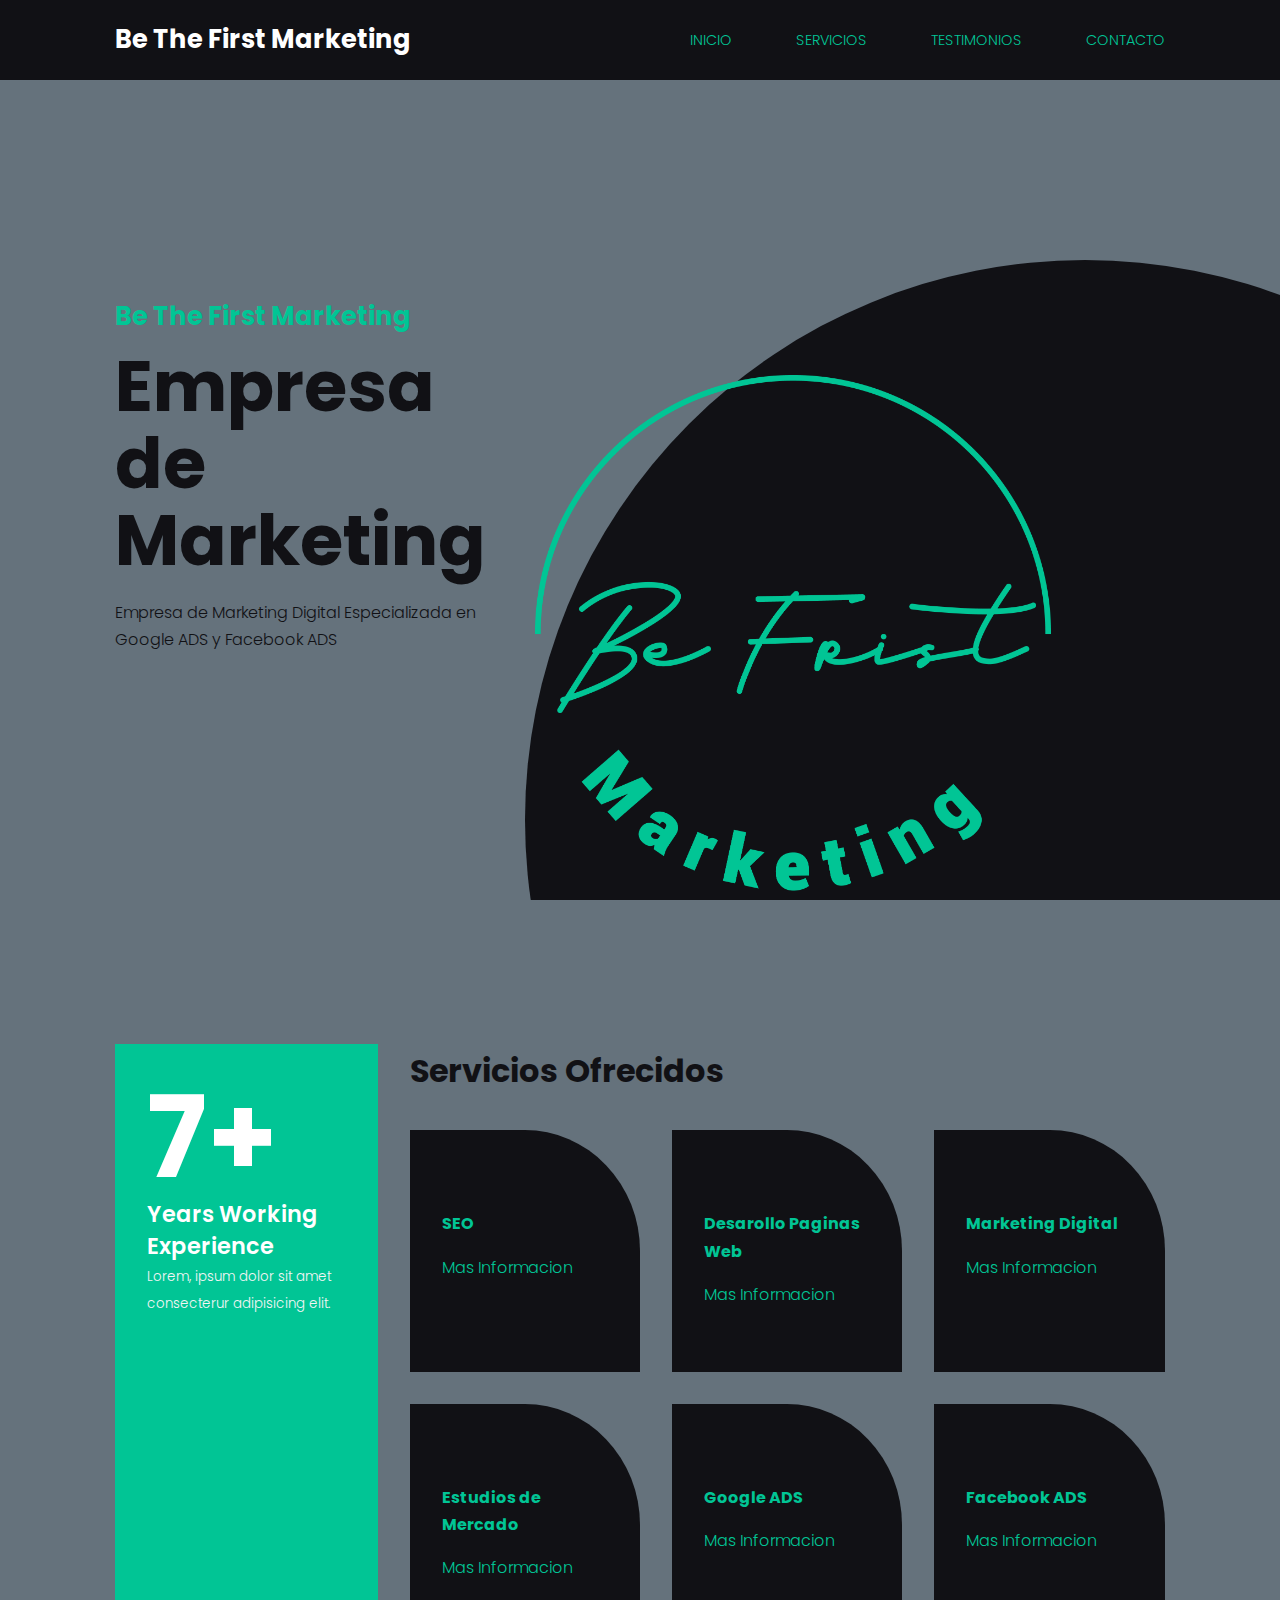
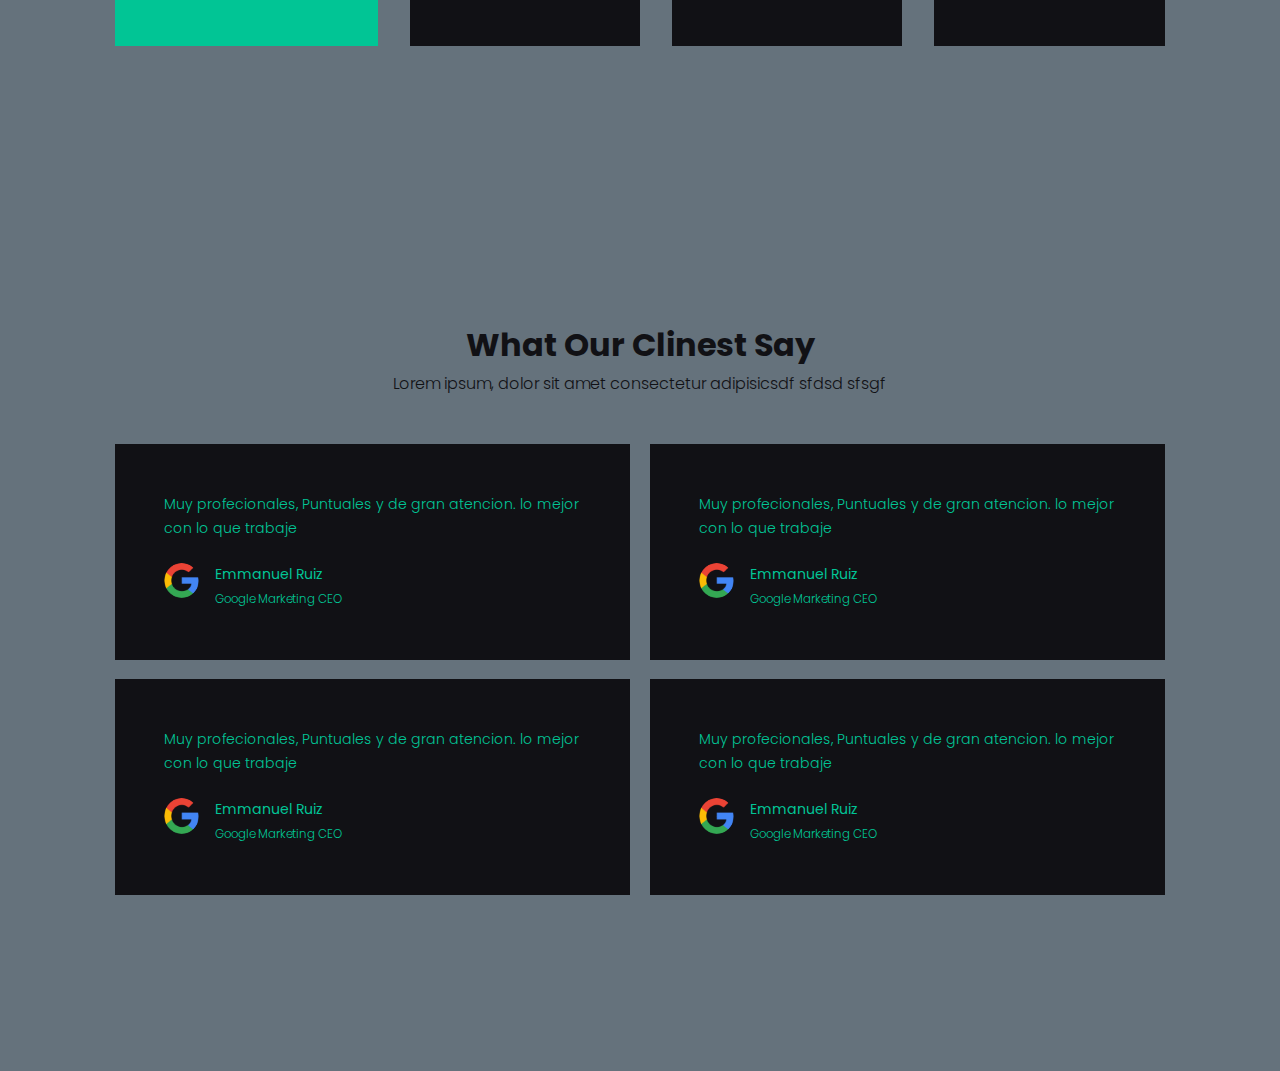
==== Flames/index.html @ 3bbc858c "Update index.html" ====
<!DOCTYPE html>
<html>
<head>
	<meta charset="utf-8">
	<meta name="viewport" content="width=device-width, initial-scale=1">
	<title>Be the Firts Marketing</title>
	<!-- ICONSCOUT CDN-->
	<link rel="stylesheet" href="https://unicons.iconscout.com/release/v2.1.6/css/unicons.css">


	<link rel="preconnect" href="https://fonts.googleapis.com">
<link rel="preconnect" href="https://fonts.gstatic.com" crossorigin>
<link href="https://fonts.googleapis.com/css2?family=Poppins:ital,wght@1,100;1,200;1,300&display=swap" rel="stylesheet"> 
	<!-- STYLES-->
	<link rel="stylesheet" href="./css/style.css">
</head>
<body>
	<nav>
		<div class="container nav_container">
			<a href="index.html" class="nav_logo">
				<h3>Be The First Marketing</h3>
			</a>
			<ul class="nav_menu">
				<li><a href="index.html">INICIO</a></li>
				<li><a href="#services">SERVICIOS</a></li>
				<li><a href="#refers">TESTIMONIOS</a></li>
				<li><a href="#contact">CONTACTO</a></li>
			</ul>

			<button id="open-menu-btn"><i class="uil uil-bars"></i></button>
			<button id="close-menu-btn"><i class="uil uil-multiply"></i></button>
		</div>
	</nav>

<!-- ======================= END OF NAVBAR======================= -->

	<header>
		<div class="container header_container">
			<div class="header_left">
				<div>
					<h3>Be The First Marketing</h3>
					<h1>Empresa de Marketing</h1>
					<p>
						Empresa de Marketing Digital Especializada en Google ADS y Facebook ADS
					</p>
				</div>
			</div>
			<div class="header_right">
				<div class="header_image">
					<img src="../Flames/img/logo.png">
				</div>
				<div class="header_right-bg"></div>
				<ul class="header_socials">
					<li><a href="https://facebook.com"><i class="uil uil-facebook"></i></a></li>
					<li><a href="https://facebook.com"><i class="uil uil-instagram"></i></a></li>
				</ul>
			</div>
		</div>
	</header>
<!-- ======================= END OF HEADER======================= -->

	<section id="services">
		<div class="container services_container">
			<div class="services_left">
				<h1>7+</h1>
				<h4>Years Working Experience</h4>
				<small>
					Lorem, ipsum dolor sit amet consecterur adipisicing elit.
				</small>
			</div>
			<div class="services_right">
				<h2>
					Servicios Ofrecidos
				</h2>
				<div class="services_cards">
					<div class="services_card">
						<span class="services_card-icon"><i class="uil uil-layers-alt"></i></span>
						<h5>SEO</h5>
						<a href="#">Mas Informacion <i class="uil uil-arrow-right"></i></a>
					</div>
					<div class="services_card">
						<span class="services_card-icon"><i class="uil uil-layers-alt"></i></span>
						<h5>Desarollo Paginas Web</h5>
						<a href="#">Mas Informacion <i class="uil uil-arrow-right"></i></a>
					</div>
					<div class="services_card">
						<span class="services_card-icon"><i class="uil uil-layers-alt"></i></span>
						<h5>Marketing Digital</h5>
						<a href="#">Mas Informacion <i class="uil uil-arrow-right"></i></a>
					</div> 
					<div class="services_card">
						<span class="services_card-icon"><i class="uil uil-layers-alt"></i></span>
						<h5>Estudios de Mercado</h5>
						<a href="#">Mas Informacion <i class="uil uil-arrow-right"></i></a>
					</div> 
					<div class="services_card">
						<span class="services_card-icon"><i class="uil uil-layers-alt"></i></span>
						<h5>Google ADS</h5>
						<a href="#">Mas Informacion <i class="uil uil-arrow-right"></i></a>
					</div> 
					<div class="services_card">
						<span class="services_card-icon"><i class="uil uil-layers-alt"></i></span>
						<h5>Facebook ADS</h5>
						<a href="#">Mas Informacion <i class="uil uil-arrow-right"></i></a>
					</div> 
				</div>
			</div>
		</div>
	</section>


	<!-- ======================= END OF SERVICES======================= -->

	<section id="refers">
		<h2>What Our Clinest Say</h2>
		<p class="lead">
			Lorem ipsum, dolor sit amet consectetur adipisicsdf sfdsd sfsgf
		</p>
		<div class="container testimonials_container">
			<article class="testimonial">
				<p>
					Muy profecionales, Puntuales y de gran atencion. lo mejor con lo que trabaje
				</p>
				<div class="testimonial_client">
					<span class="avatar">
						<img src="../Flames/img/logoGoogle.png">
					</span>
					<div class="testimonial_work">
						<p><b>Emmanuel Ruiz</b></p>
						<small>Google Marketing CEO</small>
					</div>
				</div>
			</article>
			<article class="testimonial">
				<p>
					Muy profecionales, Puntuales y de gran atencion. lo mejor con lo que trabaje
				</p>
				<div class="testimonial_client">
					<span class="avatar">
						<img src="../Flames/img/logoGoogle.png">
					</span>
					<div class="testimonial_work">
						<p><b>Emmanuel Ruiz</b></p>
						<small>Google Marketing CEO</small>
					</div>
				</div>
			</article>
			<article class="testimonial">
				<p>
					Muy profecionales, Puntuales y de gran atencion. lo mejor con lo que trabaje
				</p>
				<div class="testimonial_client">
					<span class="avatar">
						<img src="../Flames/img/logoGoogle.png">
					</span>
					<div class="testimonial_work">
						<p><b>Emmanuel Ruiz</b></p>
						<small>Google Marketing CEO</small>
					</div>
				</div>
			</article>
			<article class="testimonial">
				<p>
					Muy profecionales, Puntuales y de gran atencion. lo mejor con lo que trabaje
				</p>
				<div class="testimonial_client">
					<span class="avatar">
						<img src="../Flames/img/logoGoogle.png">
					</span>
					<div class="testimonial_work">
						<p><b>Emmanuel Ruiz</b></p>
						<small>Google Marketing CEO</small>
					</div>
				</div>
			</article>
		</div>
	</section>
</body>
</html>
---- Flames/css/style.css ----
*{
	margin: 0;
	padding: 0;
	border: 0;
	outline: 0;
	text-decoration: none;
	list-style: none;
	box-sizing: border-box;
}

:root{
 --color-primary : #7380ec;
 --color-turquese : #01c595;
 --color-primary-variant: rgba(102, 0, 255, 0.2);
 --color-white : #fff;
 --color-1ight: #f5f5f5;
 --color-black: #111115;
 --color-dark: #111115;

 --container-width-lg: 82%;
 --container-width-md: 90%;
 --container-width-sm: 92%;
}

html{
	scroll-behavior: smooth;
}

body{
	font-family: 'Poppins', sans-serif;
	font-weight: 300;
	color: var(--color-dark);
	line-height: 1.7;
	background: #65727c;
}

h1, 
h2, 
h3, 
h4, 
h5{
	color: var(--color-dark);
}

h1{
	font-size: 4.4rem;
	line-height: 1.1;
}

h2{
	font-size: 2rem;
}

h3{
	font-size: 1.6rem;
}

h4{
	font-size: 1.4rem;
}

h5{
	font-size: 1rem;
}

.lead{
	width: 63%;
	line-height: 1.5;
	margin: 0 auto 3rem;
	text-align: center;
}

img{
	width: 100%;
	object-fit: cover;
}

.container{
	width: var(--container-width-lg);
	max-width: 1800px;
	margin: 0 auto;
}

section{
	padding: 6rem 0;
	margin: 5rem 0;
}

/* ================ NAVBAR ================ */
nav{
	width: 100vw;
	height: 5rem;
	display: grid;
	place-items: center;
	position: fixed;
	z-index: 2;
	background: var(--color-black);
}

nav h3{
	color: var(--color-white);
}

nav a{
	color: var(--color-turquese);
	font-size: 0.9rem;
	transition: all 400ms ease;
}

nav a:hover{
	color: var(--color-white);
}

.nav_container {
	display: flex;
	justify-content: space-between;
	align-items: center;
}

/* ================ OPEN AND CLOSE BUTTONS ================ */
nav button{
	display: none;
}

.nav_menu{
	display: flex;
	justify-content: space-between;
	align-items: center;
	gap: 4rem;
}

/* ================ HEADER ================ */

header{
	height: calc(100vh - 5rem);
	position: relative;
	top: 5rem;
	display: grid;
	place-items: center;
	overflow: hidden;
}

.header_container{
	display: grid;
	grid-template-columns: 40% 60%;
	height: 100%;
}

.header_left{
	display: flex;
	align-items: center;
	height: 100%;
}

.header_left h3{
	color: var(--color-turquese);
	margin-bottom: 0.6rem;
}

.header_left p{
	margin: 1.2rem 0 2rem;
}

.header_right{
	position: relative;
	height: 100%;
}

.header_socials{
	position: absolute;
	right: 0;
	bottom: 8rem;
	display: flex;
	flex-direction: column;
	gap: 1.2rem;
	font-size: 1.2rem;
}

.header_socials a{
	color: var(--color-white);
	transition: all 400ms ease;
}

.header_socials a:hover{
	color: var(--color-black);
}

.header_right-bg{
	width: 70rem;
	height: 70rem;
	border-radius: 50%;
	background: var(--color-dark);
	position: absolute;
	right: -30rem;
	bottom: -30rem;
}

.header_image{
	width: 82%;
	position: absolute;
	bottom: -1rem;
	z-index: 1;
}

/* ================ SERVICES ================ */

section#services{
	margin-top: 8rem;
}

.services_container{
	display: grid;
	grid-template-columns: 25% auto;
	gap: 2rem;
}

.services_left{
	background: var(--color-turquese);
	padding: 2rem;
	color: var(--color-1ight);
}

.services_left h1 {
	font-size: 7rem;
	font-weight: 600rem;
	color: var(--color-white);
}

.services_left h4{
	line-height: 1.4;
	font-weight: 600;
	color: var(--color-white);
}

.services_right h2{
	margin-bottom: 2rem;
}

.services_cards{
	display: grid;
	grid-template-columns: repeat(3, 1fr);
	gap: 2rem;
}

.services_card{
	background: var(--color-black);
	padding: 4rem 2rem;
	cursor: pointer;
	transition: all 400ms ease;
	border-top-right-radius: 50%;
}

.services_card *{
	color: var(--color-turquese);
}

.services_card:hover{
	background: var(--color-turquese);
	color: white;
}

.services_card:hover *{
	color: var(--color-white);
	transition: all 400ms ease;
}

.services_card-icon{
	font-size: 2rem;
}

.services_card h5{
	margin: 1rem 0;
}

.services_card:hover a{
	margin-left: 1rem;
}


/* ================ TESTIMONIALS ================ */
#refers h2{
	text-align: center;
}

.testimonials_container{
	display: grid;
	grid-template-columns: 1fr 1fr;
	gap: 1.2rem;
}

.testimonial{
	display: flex;
	flex-direction: column;
	gap: 1.4rem;
	background: var(--color-black);
	padding: 3rem;
	font-size: 0.88rem;
	border: 1px solid transparent;
	transition: all 400ms ease;
}

.testimonial *{
	color: var(--color-turquese);
}

.testimonial:hover{
	background: var(--color-turquese);
	border-color: var(--color-primary-variant);
	color: var(--color-primary);
	box-shadow: 0  3rem 2rem var(--color-primary-variant);
	z-index: 1;
}

.testimonial:hover *{
color: var(--color-white);
}

.avatar{
	width: 2.2rem;
	height: 2.2rem;
	border-radius: 50%;
	overflow: hidden;
	display: block;
}

.testimonial_client{
	display: flex;
	gap: 1rem;
}
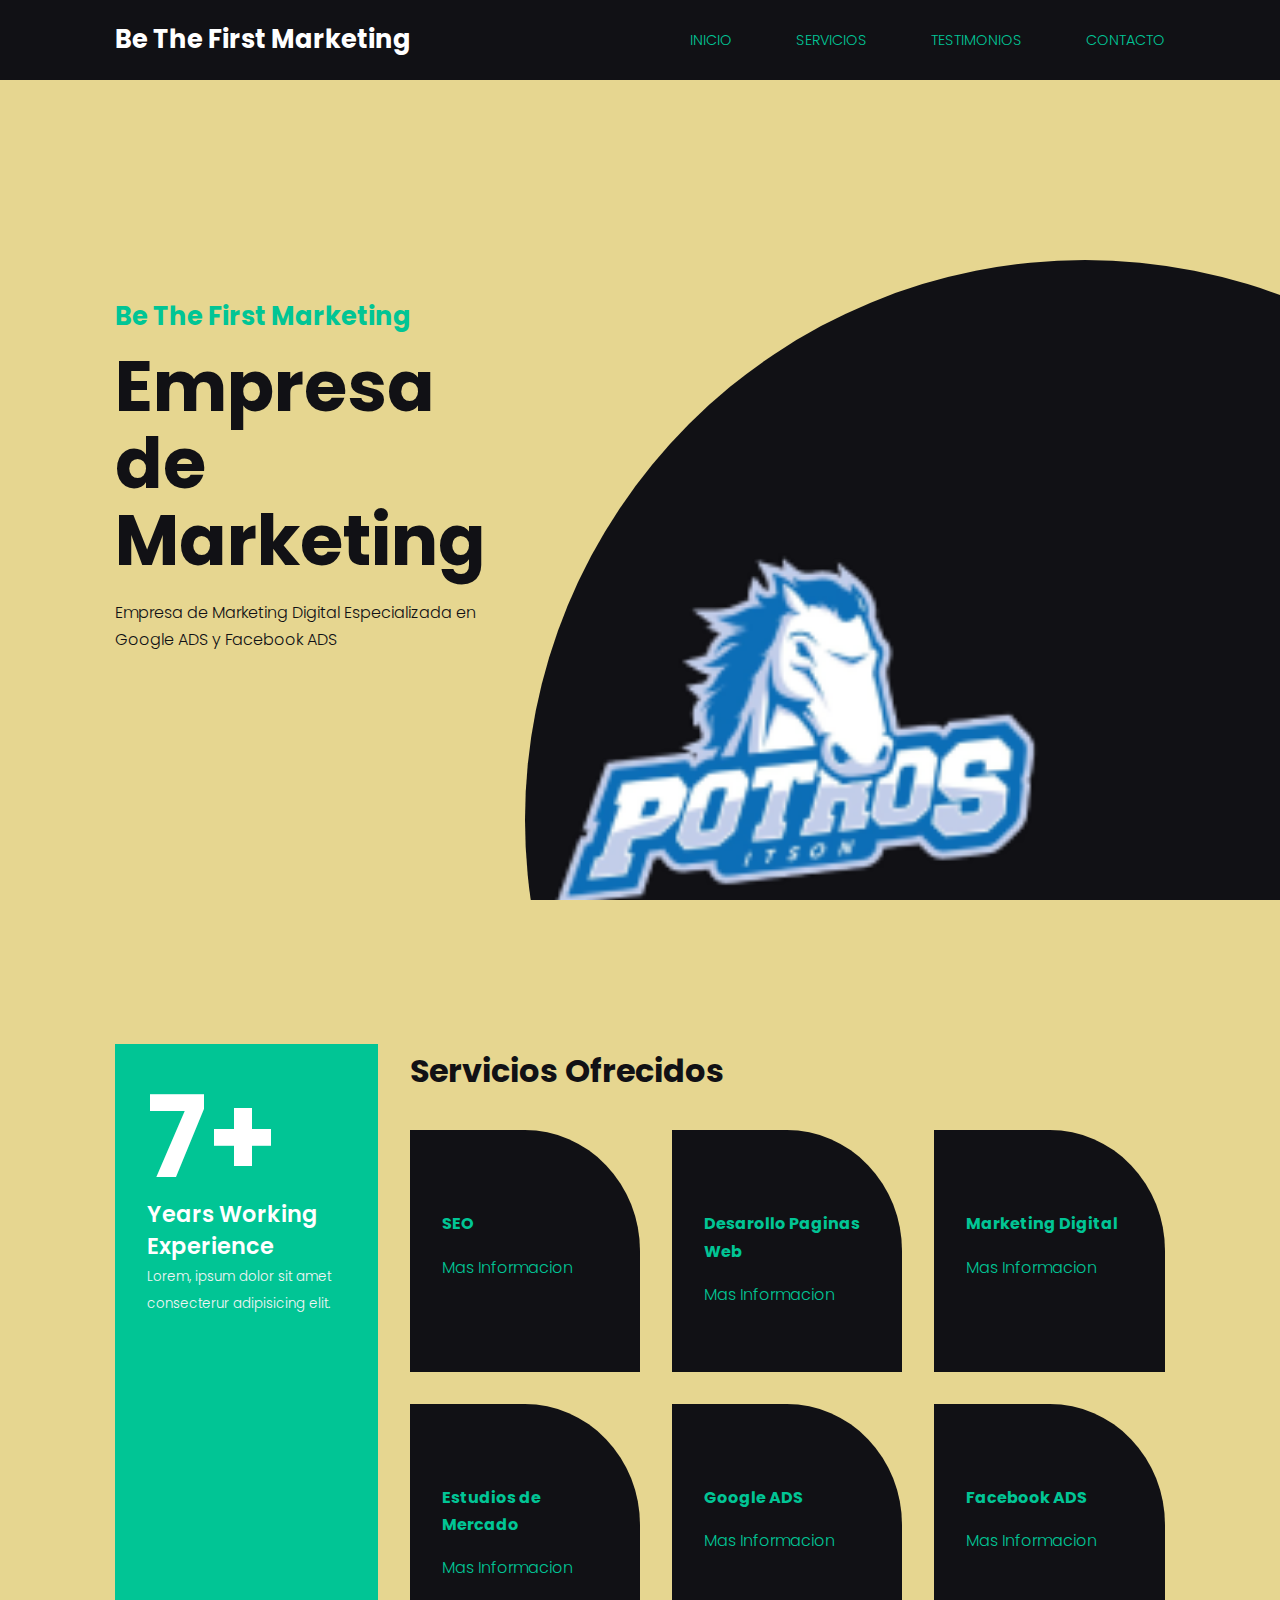
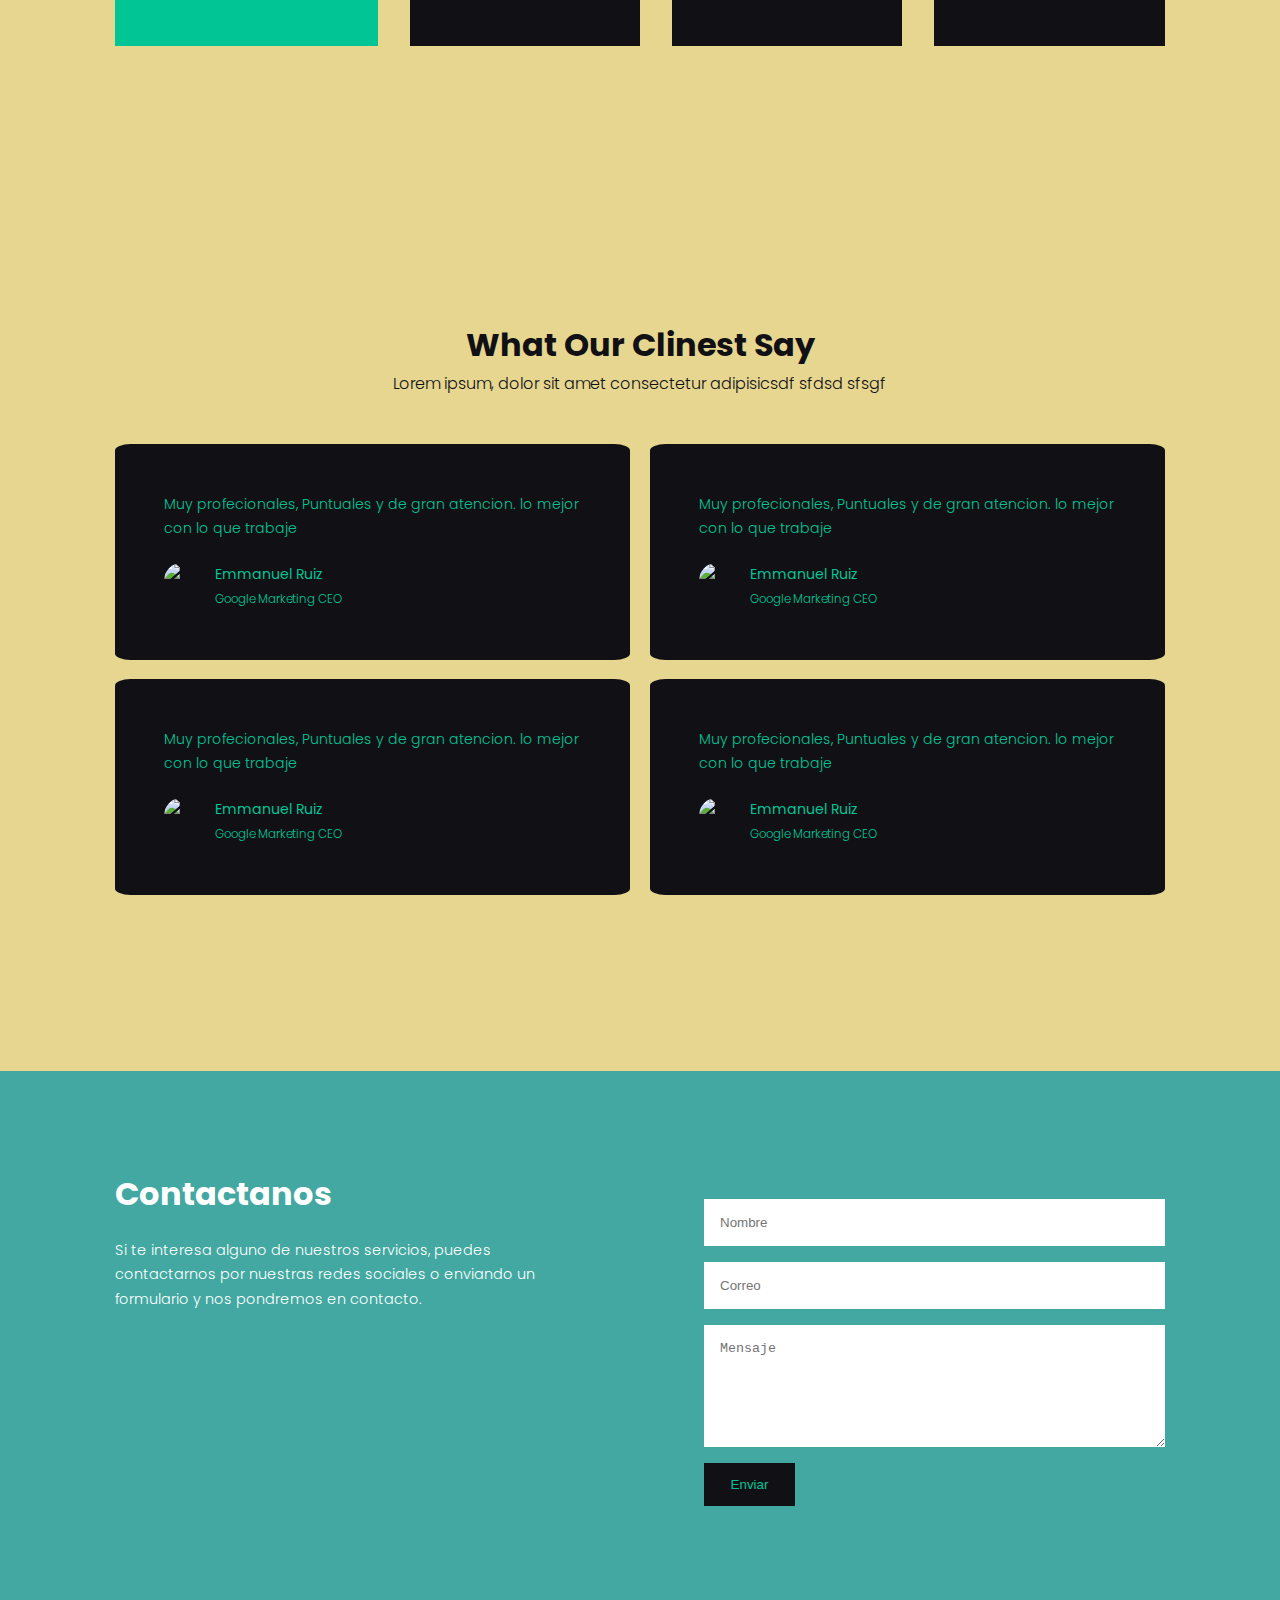
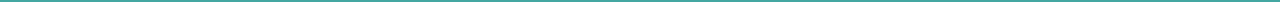
==== commit b8c5bc8a: "Add files via upload" ====
--- a/Flames/index.html
+++ b/Flames/index.html
@@ -47,12 +47,12 @@
 			</div>
 			<div class="header_right">
 				<div class="header_image">
-					<img src="../Flames/img/logo.png">
+					<img src="../img/logo.png">
 				</div>
 				<div class="header_right-bg"></div>
 				<ul class="header_socials">
-					<li><a href="https://facebook.com"><i class="uil uil-facebook"></i></a></li>
-					<li><a href="https://facebook.com"><i class="uil uil-instagram"></i></a></li>
+					<li><a href="https://facebook.com" target="_blank"><i class="uil uil-facebook"></i></a></li>
+					<li><a href="https://facebook.com" target="_blank"><i class="uil uil-instagram"></i></a></li>
 				</ul>
 			</div>
 		</div>
@@ -123,57 +123,84 @@
 				</p>
 				<div class="testimonial_client">
 					<span class="avatar">
-						<img src="../Flames/img/logoGoogle.png">
-					</span>
-					<div class="testimonial_work">
-						<p><b>Emmanuel Ruiz</b></p>
-						<small>Google Marketing CEO</small>
-					</div>
-				</div>
-			</article>
-			<article class="testimonial">
-				<p>
-					Muy profecionales, Puntuales y de gran atencion. lo mejor con lo que trabaje
-				</p>
-				<div class="testimonial_client">
-					<span class="avatar">
-						<img src="../Flames/img/logoGoogle.png">
-					</span>
-					<div class="testimonial_work">
-						<p><b>Emmanuel Ruiz</b></p>
-						<small>Google Marketing CEO</small>
-					</div>
-				</div>
-			</article>
-			<article class="testimonial">
-				<p>
-					Muy profecionales, Puntuales y de gran atencion. lo mejor con lo que trabaje
-				</p>
-				<div class="testimonial_client">
-					<span class="avatar">
-						<img src="../Flames/img/logoGoogle.png">
-					</span>
-					<div class="testimonial_work">
-						<p><b>Emmanuel Ruiz</b></p>
-						<small>Google Marketing CEO</small>
-					</div>
-				</div>
-			</article>
-			<article class="testimonial">
-				<p>
-					Muy profecionales, Puntuales y de gran atencion. lo mejor con lo que trabaje
-				</p>
-				<div class="testimonial_client">
-					<span class="avatar">
-						<img src="../Flames/img/logoGoogle.png">
-					</span>
-					<div class="testimonial_work">
-						<p><b>Emmanuel Ruiz</b></p>
-						<small>Google Marketing CEO</small>
-					</div>
-				</div>
-			</article>
+						<img src="../img/logoGoogle.png">
+					</span>
+					<div class="testimonial_work">
+						<p><b>Emmanuel Ruiz</b></p>
+						<small>Google Marketing CEO</small>
+					</div>
+				</div>
+			</article>
+			<article class="testimonial">
+				<p>
+					Muy profecionales, Puntuales y de gran atencion. lo mejor con lo que trabaje
+				</p>
+				<div class="testimonial_client">
+					<span class="avatar">
+						<img src="../img/logoGoogle.png">
+					</span>
+					<div class="testimonial_work">
+						<p><b>Emmanuel Ruiz</b></p>
+						<small>Google Marketing CEO</small>
+					</div>
+				</div>
+			</article>
+			<article class="testimonial">
+				<p>
+					Muy profecionales, Puntuales y de gran atencion. lo mejor con lo que trabaje
+				</p>
+				<div class="testimonial_client">
+					<span class="avatar">
+						<img src="../img/logoGoogle.png">
+					</span>
+					<div class="testimonial_work">
+						<p><b>Emmanuel Ruiz</b></p>
+						<small>Google Marketing CEO</small>
+					</div>
+				</div>
+			</article>
+			<article class="testimonial">
+				<p>
+					Muy profecionales, Puntuales y de gran atencion. lo mejor con lo que trabaje
+				</p>
+				<div class="testimonial_client">
+					<span class="avatar">
+						<img src="../img/logoGoogle.png">
+					</span>
+					<div class="testimonial_work">
+						<p><b>Emmanuel Ruiz</b></p>
+						<small>Google Marketing CEO</small>
+					</div>
+				</div>
+			</article>
+		</div>
+	</section>
+
+	<!-- ======================= END OF TESTIMONIALS======================= -->
+
+	<section id="contact">
+		<div class="container contact_container">
+			<div class="contact_left">
+				<h2>Contactanos</h2>
+				<p>
+					Si te interesa alguno de nuestros servicios, puedes contactarnos por nuestras redes sociales o enviando un formulario y nos pondremos en contacto.
+				</p>
+				<ul class="contact_socials">
+					<li><a href="https://facebook.com" target="_blank"><i class="uil uil-facebook"></i></a></li>
+					<li><a href="https://instagram.com" target="_blank"><i class="uil uil-instagram"></i></a></li>
+				</ul>
+			</div>
+
+			<form action="">
+				<input type="text" name="Name" placeholder="Nombre">
+
+				<input type="email" name="Email" placeholder="Correo">
+
+				<textarea name="message" rows="6" placeholder="Mensaje"></textarea>
+
+				<button type="submit" class="btn">Enviar <i class="uil uil-arrow-right"></i></button>
+			</form>
 		</div>
 	</section>
 </body>
-</html>
+</html>--- a/Flames/css/style.css
+++ b/Flames/css/style.css
@@ -31,7 +31,7 @@
 	font-weight: 300;
 	color: var(--color-dark);
 	line-height: 1.7;
-	background: #65727c;
+	background: #e6d690;
 }
 
 h1, 
@@ -297,6 +297,7 @@
 	font-size: 0.88rem;
 	border: 1px solid transparent;
 	transition: all 400ms ease;
+	border-radius: 3%;
 }
 
 .testimonial *{
@@ -326,4 +327,63 @@
 .testimonial_client{
 	display: flex;
 	gap: 1rem;
+}
+
+/* ================ CONTACT ================ */
+
+#contact{
+	background: #42a8a1;
+	color: var(--color-white);
+	margin: 0;
+}
+
+.contact_container{
+	display: grid;
+	grid-template-columns: 1fr 1fr;
+	gap: 8rem;
+	font-size: 0.9rem;
+}
+
+.contact_container h2{
+	color: var(--color-white);
+}
+
+.contact_container p{
+	margin: 1rem 0 2rem;
+}
+
+.contact_socials{
+	display: flex;
+	gap: 1rem;
+}
+
+.contact_socials a{
+	color: var(--color-white);
+	font-size: 1.3rem;
+	transition: all 400ms ease;
+}
+
+.contact_socials a:hover{
+	color: var(--color-black);
+}
+
+form{
+	display: flex;
+	flex-direction: column;
+	gap: 1rem;
+	margin-top: 2rem;
+}
+
+form input,textarea{
+	padding: 1rem;
+}
+
+.btn{
+	background: var(--color-black);
+	color: var(--color-turquese);
+	display: inline-block;
+	width: fit-content;
+	padding: 0.8rem 1.6rem;
+	border: 1px solid transparent;
+	cursor: pointer;
 }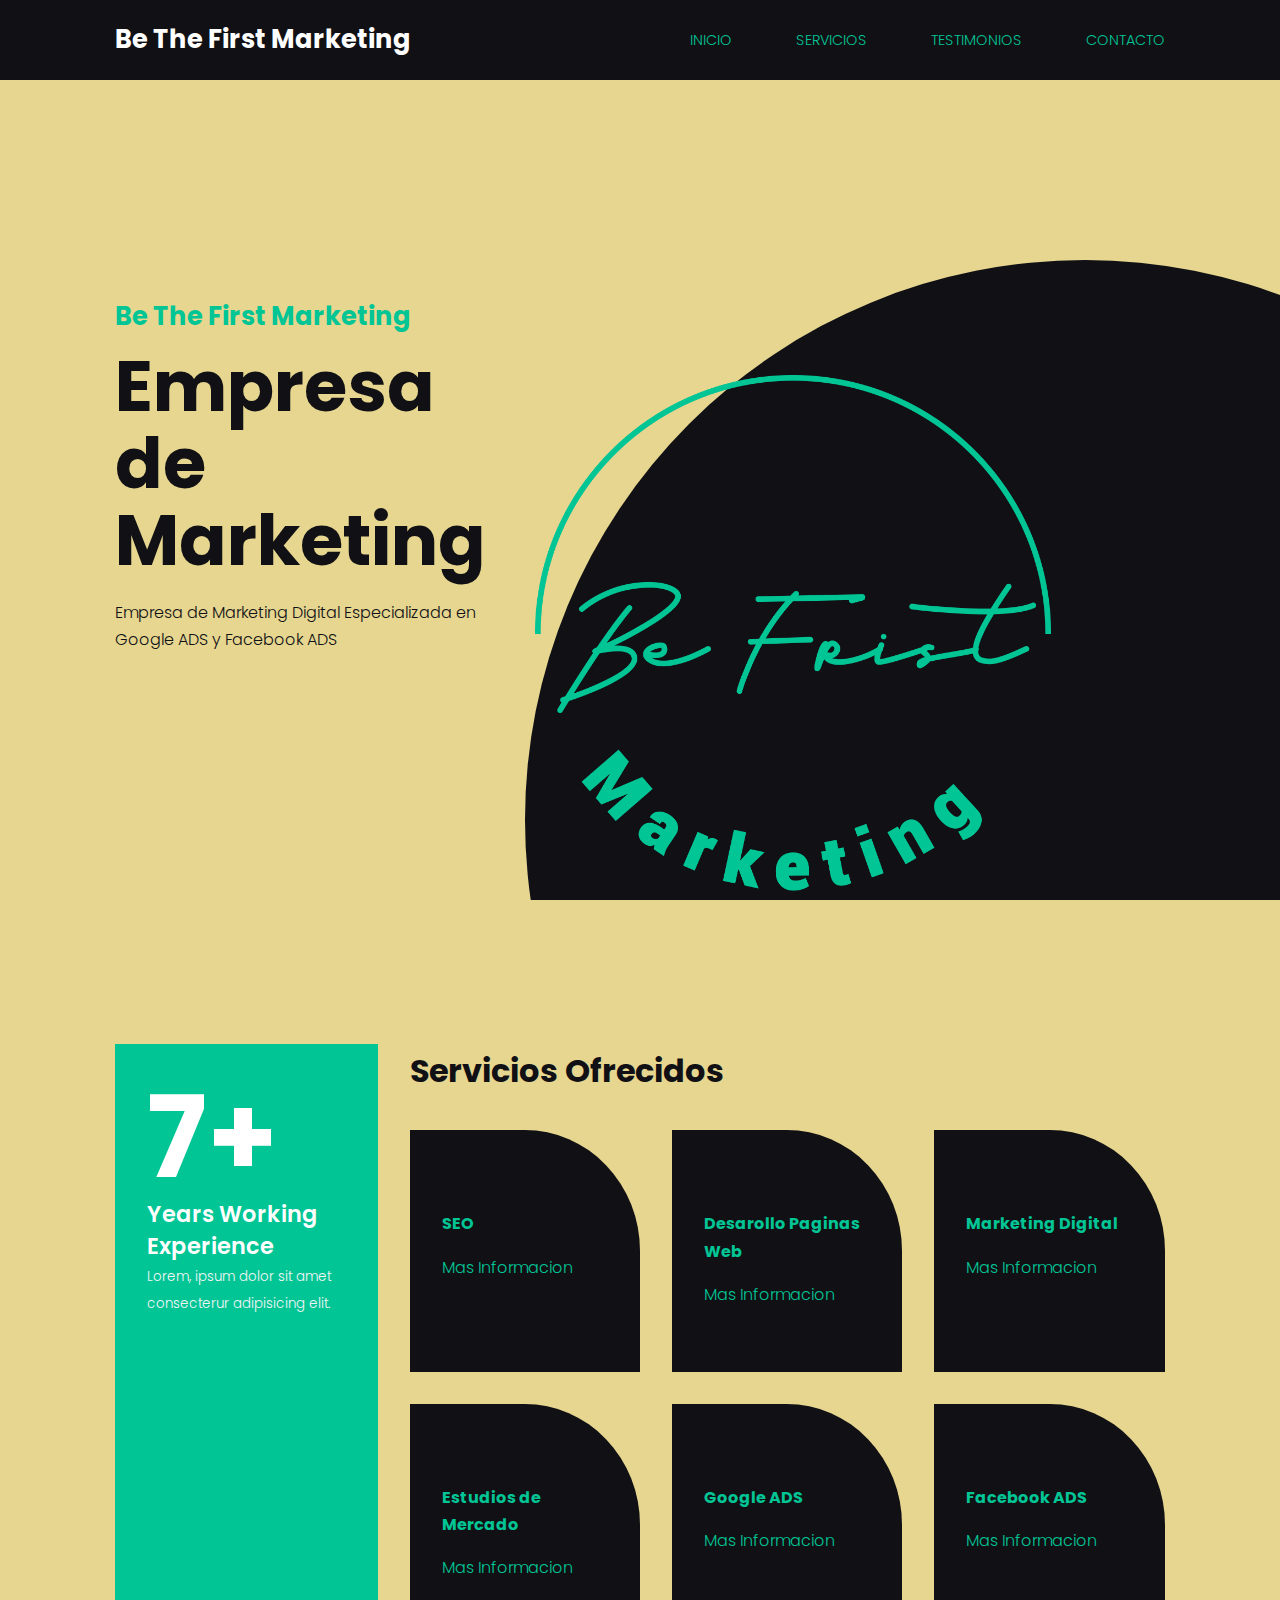
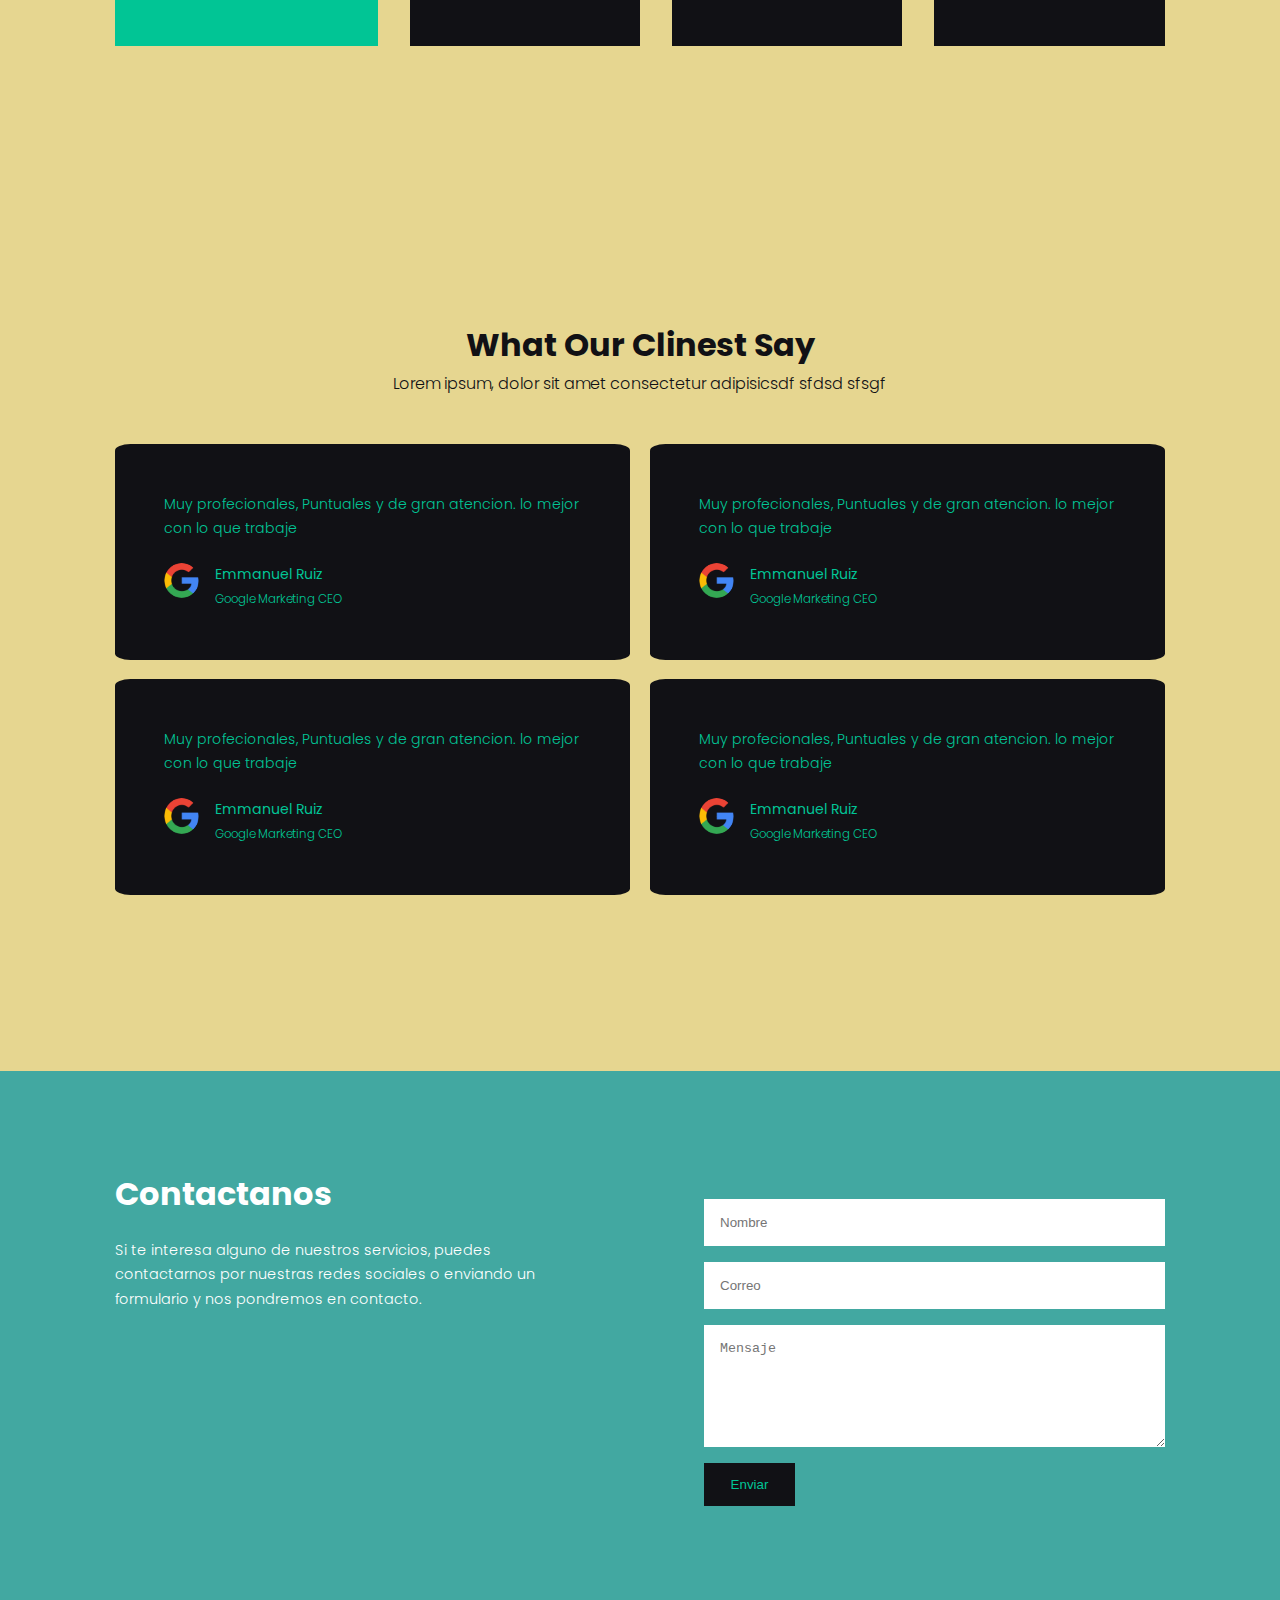
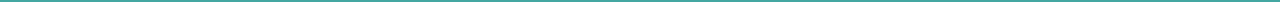
==== commit 23c28f65: "Add files via upload" ====
--- a/Flames/index.html
+++ b/Flames/index.html
@@ -47,7 +47,7 @@
 			</div>
 			<div class="header_right">
 				<div class="header_image">
-					<img src="../img/logo.png">
+					<img src="../Flames/img/logo.png">
 				</div>
 				<div class="header_right-bg"></div>
 				<ul class="header_socials">
@@ -123,49 +123,49 @@
 				</p>
 				<div class="testimonial_client">
 					<span class="avatar">
-						<img src="../img/logoGoogle.png">
-					</span>
-					<div class="testimonial_work">
-						<p><b>Emmanuel Ruiz</b></p>
-						<small>Google Marketing CEO</small>
-					</div>
-				</div>
-			</article>
-			<article class="testimonial">
-				<p>
-					Muy profecionales, Puntuales y de gran atencion. lo mejor con lo que trabaje
-				</p>
-				<div class="testimonial_client">
-					<span class="avatar">
-						<img src="../img/logoGoogle.png">
-					</span>
-					<div class="testimonial_work">
-						<p><b>Emmanuel Ruiz</b></p>
-						<small>Google Marketing CEO</small>
-					</div>
-				</div>
-			</article>
-			<article class="testimonial">
-				<p>
-					Muy profecionales, Puntuales y de gran atencion. lo mejor con lo que trabaje
-				</p>
-				<div class="testimonial_client">
-					<span class="avatar">
-						<img src="../img/logoGoogle.png">
-					</span>
-					<div class="testimonial_work">
-						<p><b>Emmanuel Ruiz</b></p>
-						<small>Google Marketing CEO</small>
-					</div>
-				</div>
-			</article>
-			<article class="testimonial">
-				<p>
-					Muy profecionales, Puntuales y de gran atencion. lo mejor con lo que trabaje
-				</p>
-				<div class="testimonial_client">
-					<span class="avatar">
-						<img src="../img/logoGoogle.png">
+						<img src="../Flames/img/logoGoogle.png">
+					</span>
+					<div class="testimonial_work">
+						<p><b>Emmanuel Ruiz</b></p>
+						<small>Google Marketing CEO</small>
+					</div>
+				</div>
+			</article>
+			<article class="testimonial">
+				<p>
+					Muy profecionales, Puntuales y de gran atencion. lo mejor con lo que trabaje
+				</p>
+				<div class="testimonial_client">
+					<span class="avatar">
+						<img src="../Flames/img/logoGoogle.png">
+					</span>
+					<div class="testimonial_work">
+						<p><b>Emmanuel Ruiz</b></p>
+						<small>Google Marketing CEO</small>
+					</div>
+				</div>
+			</article>
+			<article class="testimonial">
+				<p>
+					Muy profecionales, Puntuales y de gran atencion. lo mejor con lo que trabaje
+				</p>
+				<div class="testimonial_client">
+					<span class="avatar">
+						<img src="../Flames/img/logoGoogle.png">
+					</span>
+					<div class="testimonial_work">
+						<p><b>Emmanuel Ruiz</b></p>
+						<small>Google Marketing CEO</small>
+					</div>
+				</div>
+			</article>
+			<article class="testimonial">
+				<p>
+					Muy profecionales, Puntuales y de gran atencion. lo mejor con lo que trabaje
+				</p>
+				<div class="testimonial_client">
+					<span class="avatar">
+						<img src="../Flames/img/logoGoogle.png">
 					</span>
 					<div class="testimonial_work">
 						<p><b>Emmanuel Ruiz</b></p>
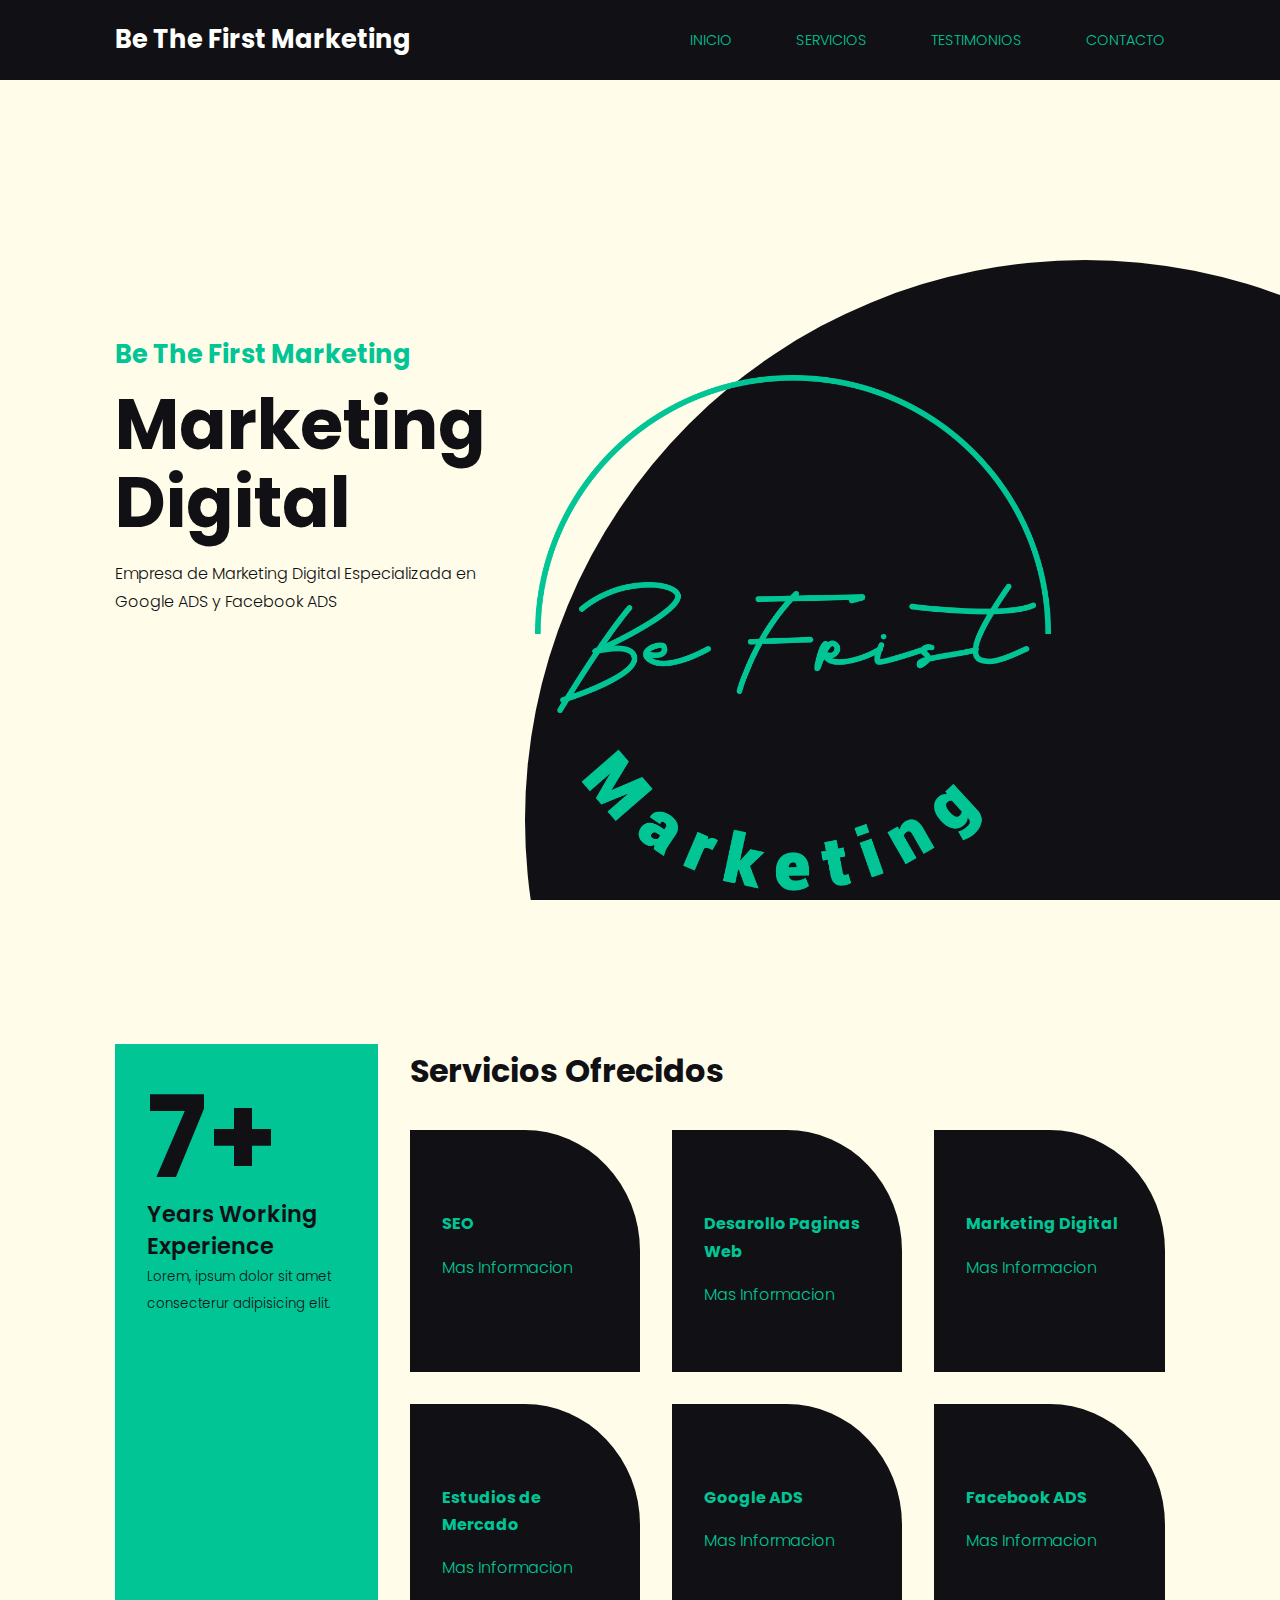
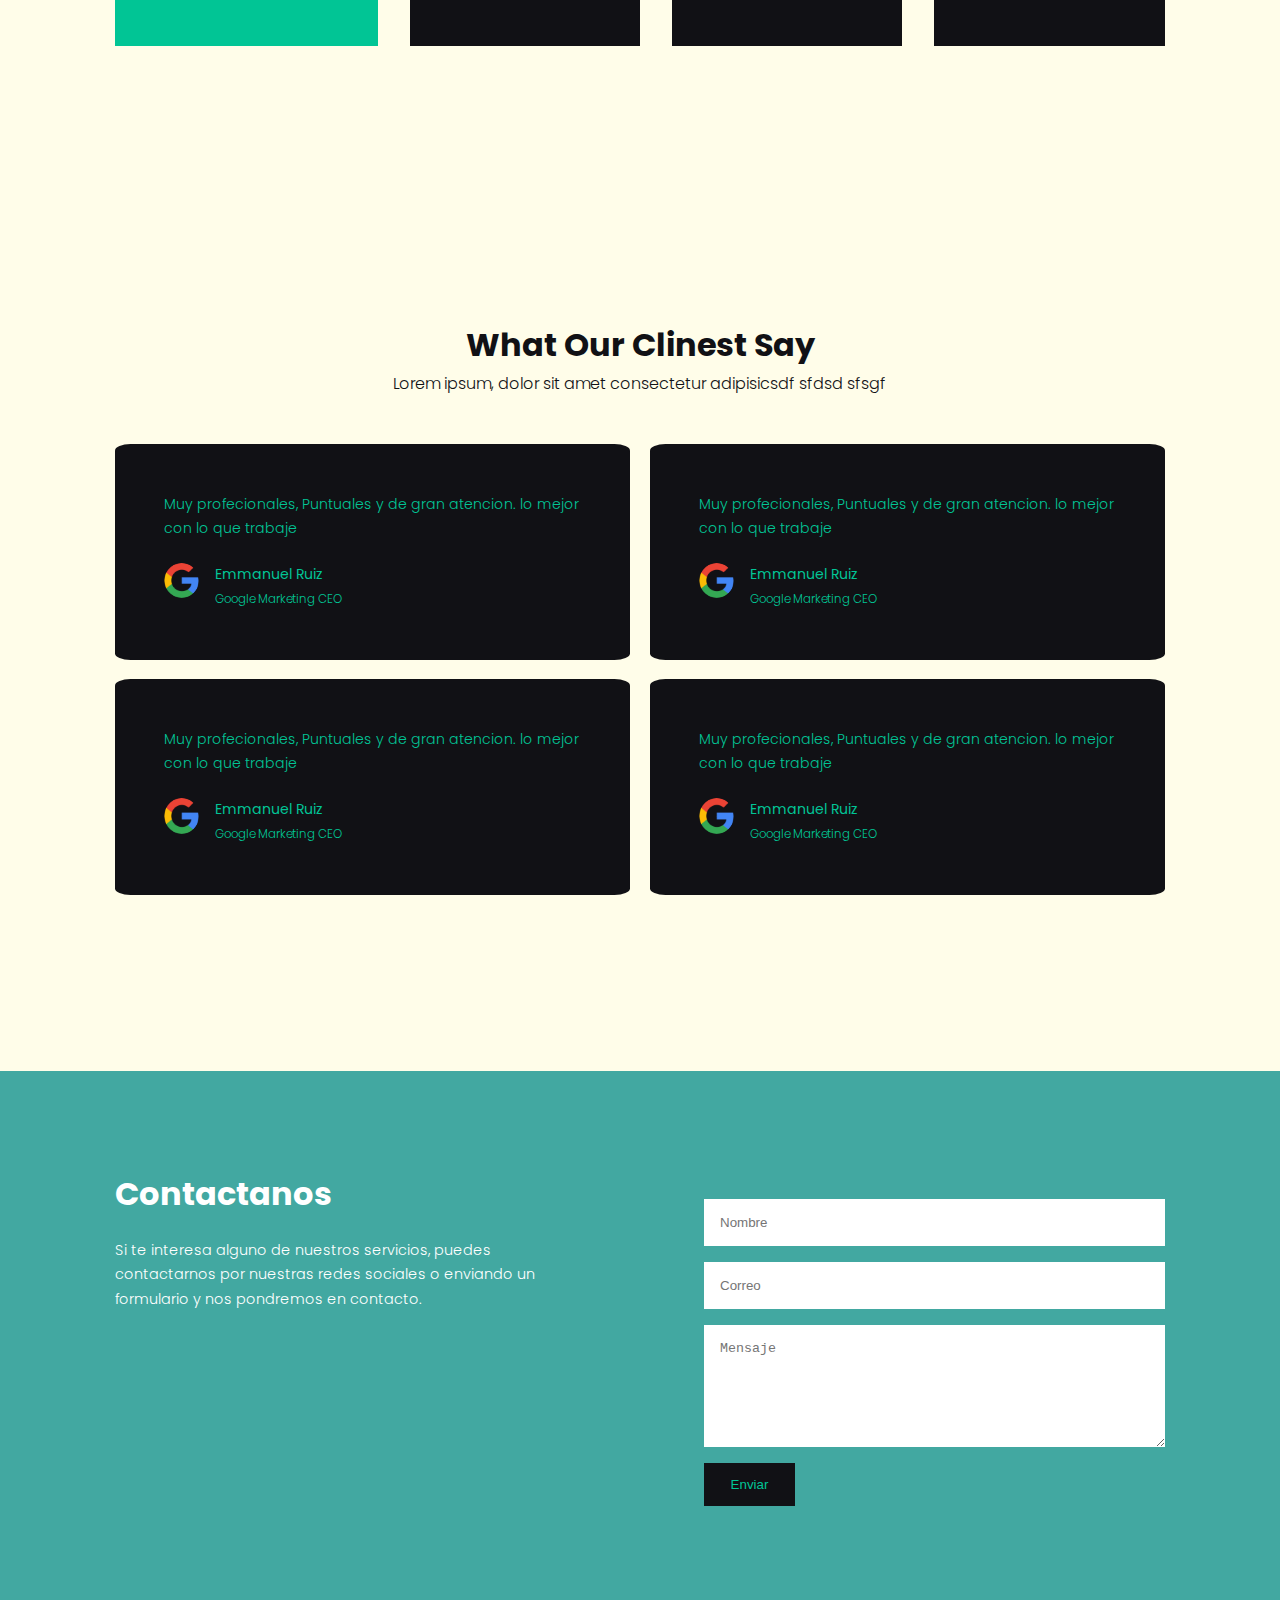
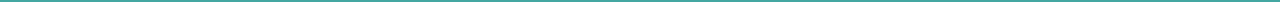
==== commit b2173efe: "Add files via upload" ====
--- a/Flames/index.html
+++ b/Flames/index.html
@@ -39,7 +39,7 @@
 			<div class="header_left">
 				<div>
 					<h3>Be The First Marketing</h3>
-					<h1>Empresa de Marketing</h1>
+					<h1>Marketing Digital</h1>
 					<p>
 						Empresa de Marketing Digital Especializada en Google ADS y Facebook ADS
 					</p>
@@ -202,5 +202,7 @@
 			</form>
 		</div>
 	</section>
+
+	<script src="../js/main.js"></script>
 </body>
 </html>--- a/Flames/css/style.css
+++ b/Flames/css/style.css
@@ -31,7 +31,7 @@
 	font-weight: 300;
 	color: var(--color-dark);
 	line-height: 1.7;
-	background: #e6d690;
+	background: #FFFDE9;
 }
 
 h1, 
@@ -217,19 +217,19 @@
 .services_left{
 	background: var(--color-turquese);
 	padding: 2rem;
-	color: var(--color-1ight);
+	color: var(--color-black);
 }
 
 .services_left h1 {
 	font-size: 7rem;
 	font-weight: 600rem;
-	color: var(--color-white);
+	color: var(--color-black);
 }
 
 .services_left h4{
 	line-height: 1.4;
 	font-weight: 600;
-	color: var(--color-white);
+	color: var(--color-black);
 }
 
 .services_right h2{
@@ -386,4 +386,284 @@
 	padding: 0.8rem 1.6rem;
 	border: 1px solid transparent;
 	cursor: pointer;
+}
+
+/* ================= TABLETS ================= */
+
+@media screen and (max-width: 1024px){
+	h1{
+		font-size: 3.6rem;
+	}
+
+	h2{
+		font-size: 1.6rem;
+	}
+
+	.container{
+		width: var(--container-width-md);
+	}
+
+	.lead{
+		margin-top: 0.6rem;
+	}
+
+	/* ================= NAVBAR ================= */
+
+	.nav_container{
+		position: relative;
+		width: 100vw;
+	}
+
+	.nav_logo h3{
+		margin-left: 2rem;
+	}
+
+	.nav_menu{
+		position: fixed;
+		top: 5rem;
+		right: 0;
+		height: fit-content;
+		width: 18rem;
+		flex-direction: column;
+		gap: 0;
+		z-index: 3;
+		display: none;
+		perspective: 400px;
+	}
+
+	.nav_menu li{
+		width: 100%;
+		height: 5.4rem;
+		background: var(--color-black);
+		opacity: 0;
+		animation: flipNavItem 200ms 0s ease forwards;
+		transform-origin: top;
+	}
+
+	.nav_menu li:nth-child(2){
+		animation-delay: 100ms;
+	}
+	.nav_menu li:nth-child(3){
+		animation-delay: 200ms;
+	}
+	.nav_menu li:nth-child(4){
+		animation-delay: 300ms;
+	}
+
+
+
+	@keyframes flipNavItem{
+		from{
+			transform: rotateX(90deg);	
+		}
+		to{
+			transform: rotateX(0deg);
+			opacity: 1;
+		}
+	}
+
+	.nav_menu li a{
+		box-shadow: -2rem 2rem 2rem rgba(0, 0, 0, 0.2);
+		width: 100%;
+		height: 100%;
+		display: flex;
+		align-items: center;
+		justify-content: center;
+	}
+
+	nav button{
+		display: inline-block;
+		margin-right: 1.4rem;
+		background: transparent;
+		color: var(--color-white);
+		cursor: pointer;
+		font-size: 2.4rem;
+	}
+
+	nav button#close-menu-btn{
+		display: none;
+	}
+
+	/* ================= HEADER ================= */
+	header{
+		height: 100%;
+		padding: 14rem 0 0;
+	}
+
+	.header_container{
+		align-items: flex-end;
+		height: 100%;
+	}
+
+	.header_left {
+		margin-bottom: 6rem;
+	}
+
+	.header_right{
+		align-self: flex-end;
+		height: 100%;
+	}
+
+	.header_right-bg{
+		width: 30rem;
+		height: 30rem;
+		right: 50%;
+		bottom: 50%;
+		transform: translate(50%, 50%);
+	}
+
+	.header_image{
+		bottom: -1rem;
+		width: 100%;
+	}
+
+	.header_socials{
+		bottom: 4rem;
+		z-index: 1;
+	}
+
+	.header_socials a{
+		color: #42a8a1;
+	}
+
+	/* ================= SERVICES ================= */
+
+	.services_container{
+		grid-template-columns: 1fr;
+	}
+
+	.services_left{
+		display: none;
+	}
+
+	services_cards{
+		gap: 1rem;
+	}
+
+	/* ================= Testimonials ================= */
+
+	.testimonials_container{
+		grid-template-columns: 1fr;
+		gap: 1rem;
+	}
+
+	/* ================= CONTACT ================= */
+
+	.contact_container{
+		gap: 2rem;
+	}
+
+	.contact_socials{
+		font-size: 1.7rem;
+	}
+}
+
+/* ================= PHONES ================= */
+
+@media screen and (max-width: 600px){
+	body{
+		width: var(--container-width-sm);
+	}
+
+	section{
+		padding: 4rem 0;
+		margin: 4rem 0;
+	}
+
+	h1{
+		font-size: 2.8rem;
+	}
+
+	h2{
+		font-size: 1.4rem;
+	}
+
+	h3{
+		font-size: 1.2rem;
+	}
+
+	.btn-lg{
+		font-size: 1rem;
+	}
+
+	.lead{
+		width: var(--container-width-sm);
+	}
+
+	/* ================= NAVBAR ================= */
+
+	nav button{
+		margin: 0;
+		font-size: 1.9rem;
+
+	}
+
+	.nav_logo h3{
+		margin-left: 4px;
+	}
+
+	/* ================= HEADER ================= */
+
+	header{
+		height: 100vh;
+		padding: 0;
+	}
+
+	.header_container{
+		grid-template-columns: 1fr;
+		margin-top: 4.4rem;
+		gap: 0;
+	}
+
+	.header_left{
+		text-align: center;
+		margin-bottom: 2rem;
+	}
+
+	.header_left p{
+		margin: 0.5rem 0 1.2rem;
+	}
+
+	.header_image{
+		position: relative;
+		top: -2rem;
+	}
+
+	.header_right-bg{
+		bottom: 36%;
+	}
+
+	.header_socials{
+		position: absolute;
+		z-index: 1;
+		bottom: 11rem;
+	}
+
+	.header_socials a{
+		color: var(--color-primary);
+	}
+
+	/* ================= SERVICES ================= */
+
+	.services_cards{
+		grid-template-columns: 1fr;
+	}
+
+	/* ================= TESTIMONIALS ================= */
+
+	.testimonial{
+		padding: 1rem;
+	}
+
+	/* ================= CONTACT ================= */
+
+	.contact_container{
+		grid-template-columns: 1fr;
+		gap: 2rem;
+		text-align: center;
+	}
+
+	.contact_socials{
+		justify-content: center;
+	}
 }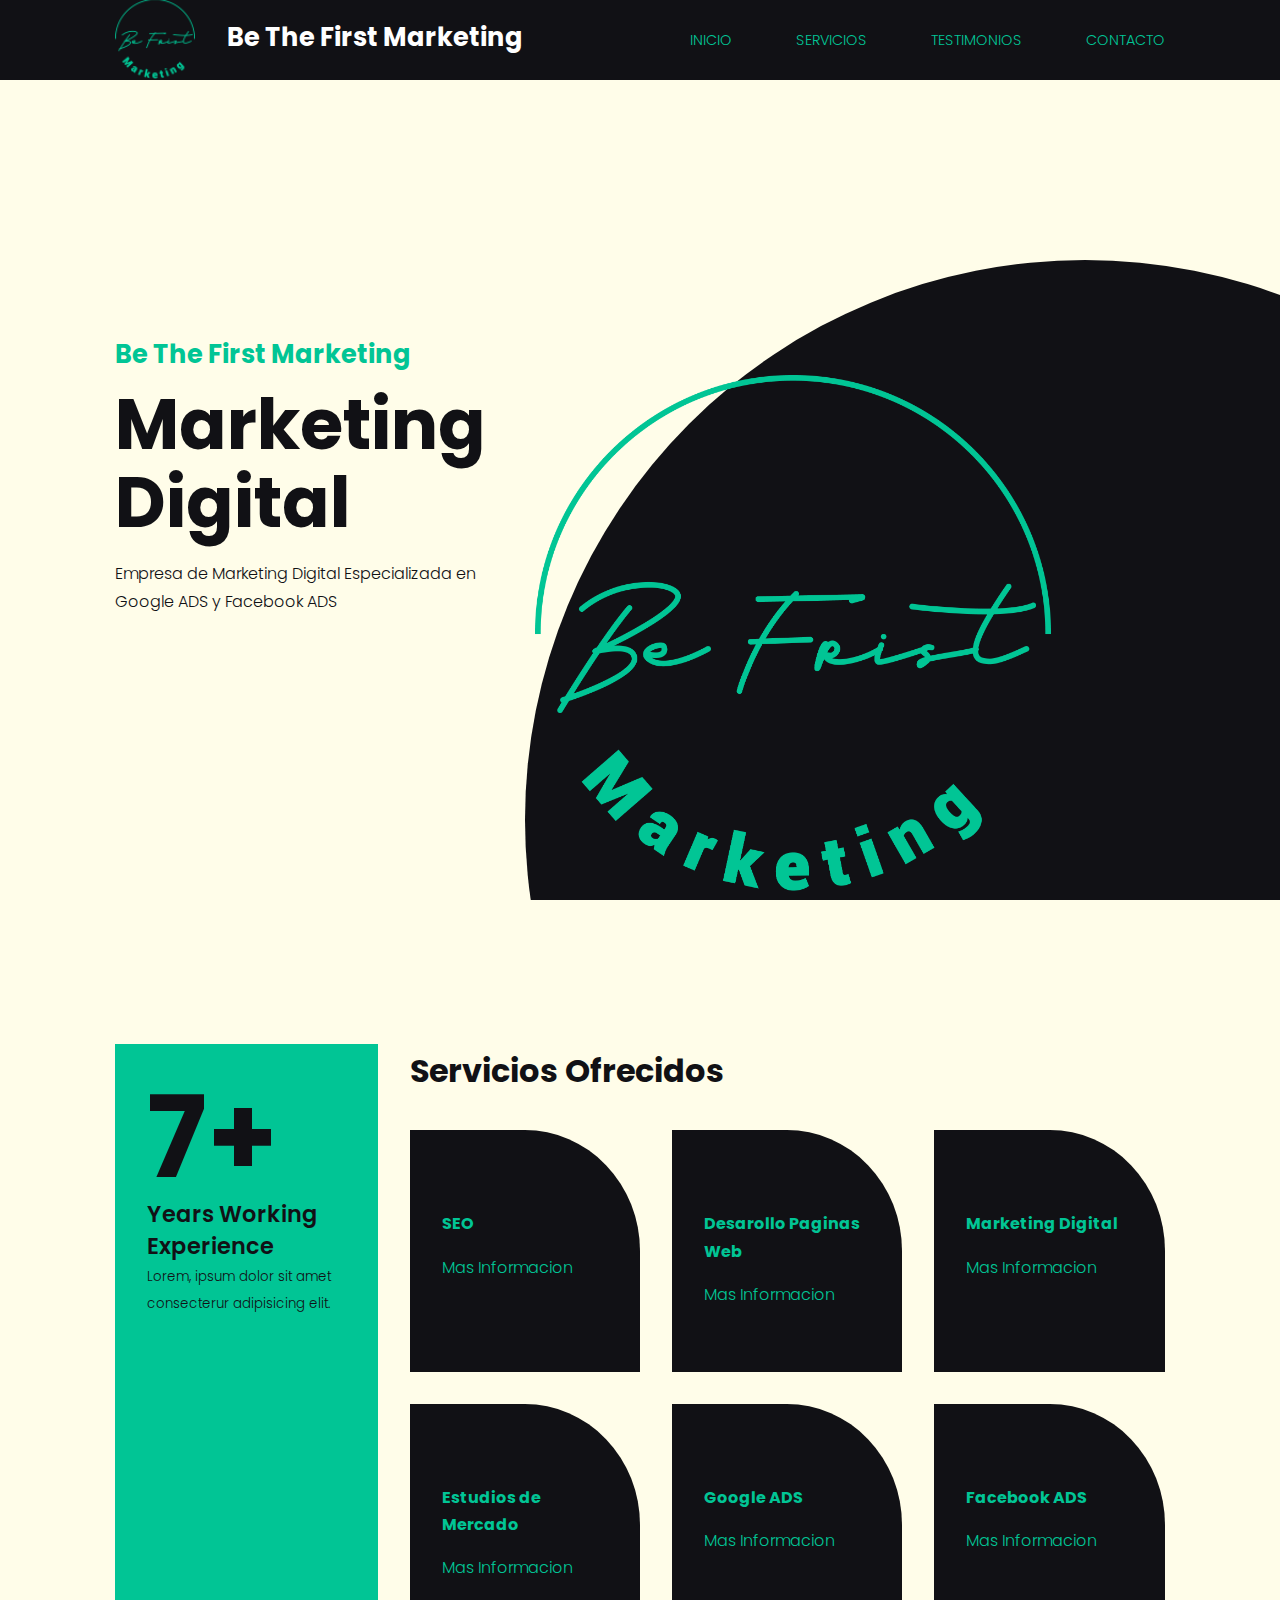
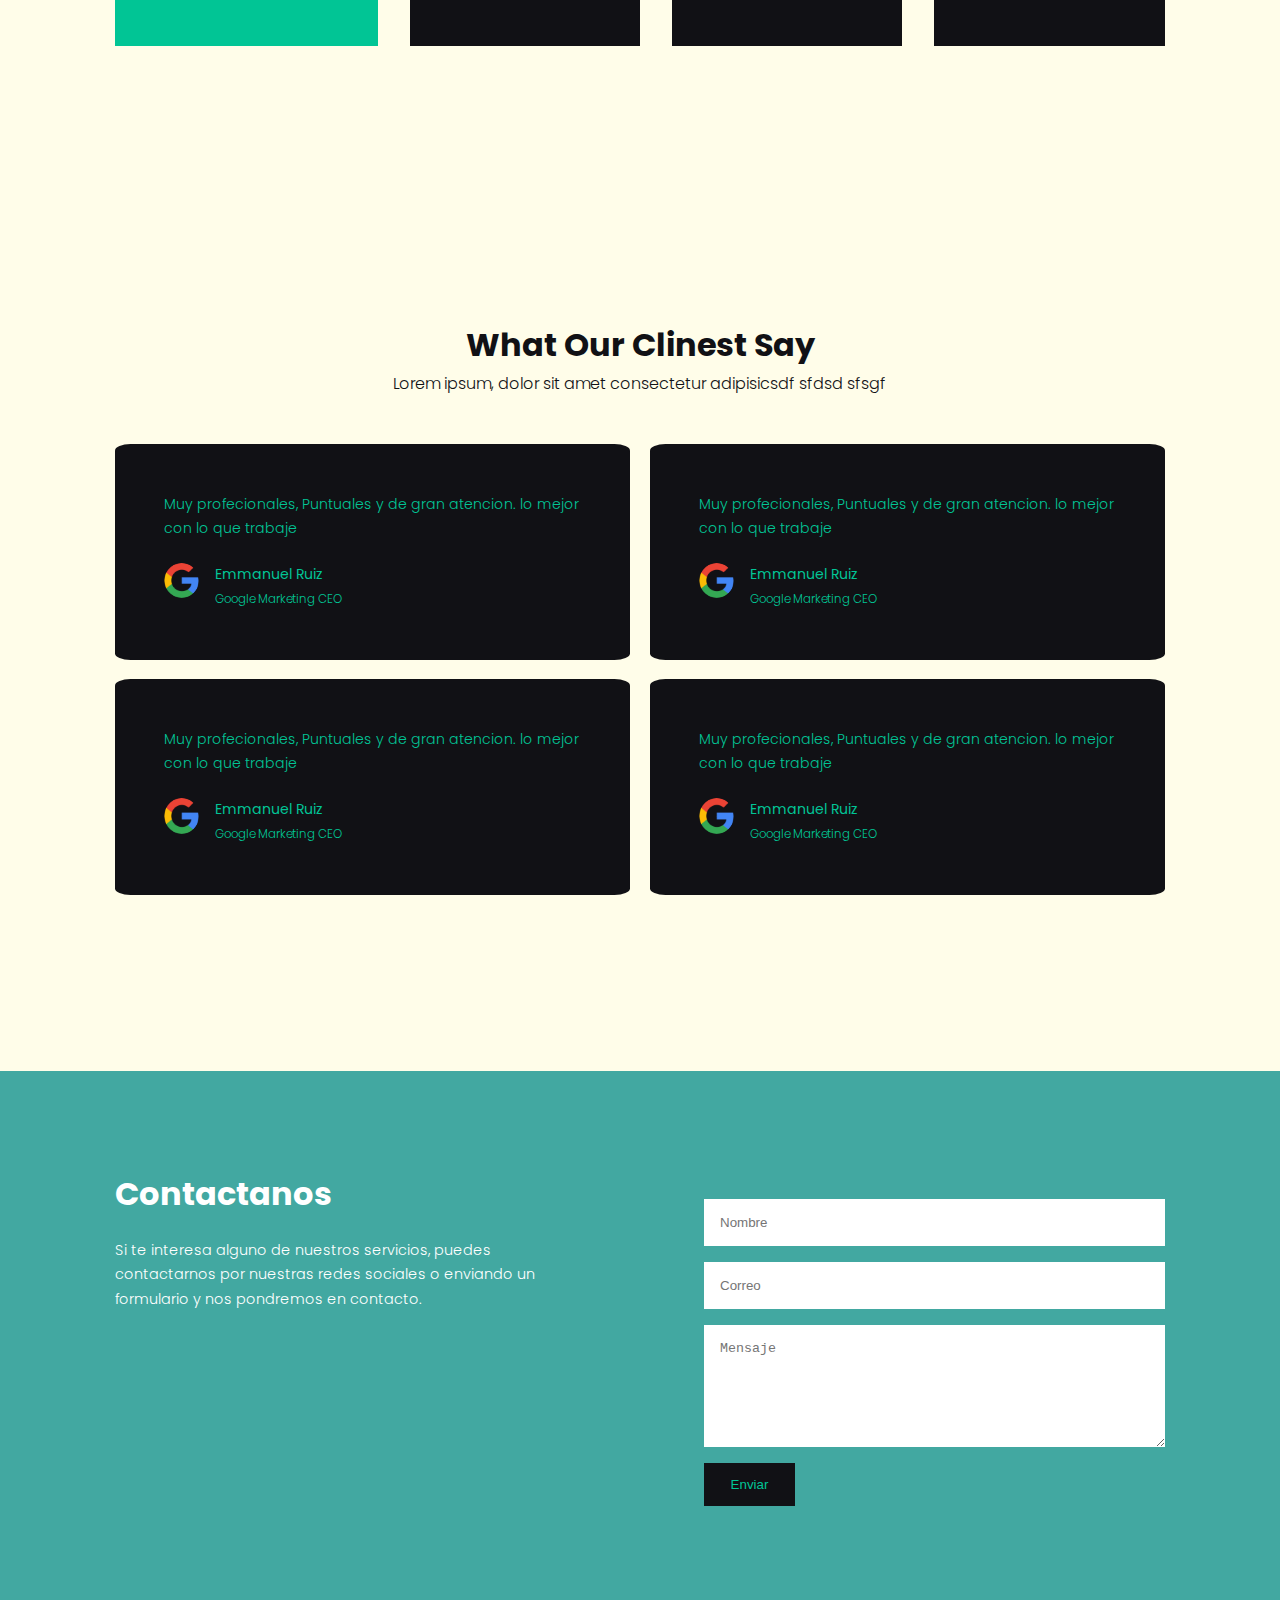
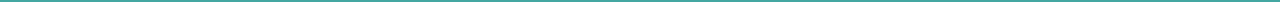
==== commit 78415149: "Add files via upload" ====
--- a/Flames/index.html
+++ b/Flames/index.html
@@ -18,6 +18,7 @@
 	<nav>
 		<div class="container nav_container">
 			<a href="index.html" class="nav_logo">
+				<img src="./img/logo1.png">
 				<h3>Be The First Marketing</h3>
 			</a>
 			<ul class="nav_menu">
@@ -47,7 +48,7 @@
 			</div>
 			<div class="header_right">
 				<div class="header_image">
-					<img src="../Flames/img/logo.png">
+					<img src="./img/logo.png">
 				</div>
 				<div class="header_right-bg"></div>
 				<ul class="header_socials">
@@ -73,43 +74,67 @@
 					Servicios Ofrecidos
 				</h2>
 				<div class="services_cards">
-					<div class="services_card">
+					<div class="services_card" id="ser1">
 						<span class="services_card-icon"><i class="uil uil-layers-alt"></i></span>
 						<h5>SEO</h5>
-						<a href="#">Mas Informacion <i class="uil uil-arrow-right"></i></a>
-					</div>
-					<div class="services_card">
+						<a id="s1">Mas Informacion <i class="uil uil-arrow-right"></i></a>
+					</div>
+					<div class="services_card" id="ser2">
 						<span class="services_card-icon"><i class="uil uil-layers-alt"></i></span>
 						<h5>Desarollo Paginas Web</h5>
 						<a href="#">Mas Informacion <i class="uil uil-arrow-right"></i></a>
 					</div>
-					<div class="services_card">
+					<div class="services_card" id="ser3">
 						<span class="services_card-icon"><i class="uil uil-layers-alt"></i></span>
 						<h5>Marketing Digital</h5>
 						<a href="#">Mas Informacion <i class="uil uil-arrow-right"></i></a>
 					</div> 
-					<div class="services_card">
+					<div class="services_card" id="ser4">
 						<span class="services_card-icon"><i class="uil uil-layers-alt"></i></span>
 						<h5>Estudios de Mercado</h5>
 						<a href="#">Mas Informacion <i class="uil uil-arrow-right"></i></a>
 					</div> 
-					<div class="services_card">
+					<div class="services_card" id="ser5">
 						<span class="services_card-icon"><i class="uil uil-layers-alt"></i></span>
 						<h5>Google ADS</h5>
 						<a href="#">Mas Informacion <i class="uil uil-arrow-right"></i></a>
 					</div> 
-					<div class="services_card">
+					<div class="services_card" id="ser6">
 						<span class="services_card-icon"><i class="uil uil-layers-alt"></i></span>
 						<h5>Facebook ADS</h5>
 						<a href="#">Mas Informacion <i class="uil uil-arrow-right"></i></a>
 					</div> 
+					<div class="modal" id="servicio1">
+				<div class="card">
+					<i class="uil uil-multiply" id="close"></i>
+					<div class="brand">
+						<img src="./1.jpg">
+					</div>
+					<div class="info">
+						<h2>SEO</h2>
+						<p>Lorem potro lotem dsf om</p>
+					</div>
+				</div>
+			</div>
+				</div>
+			</div>
+			<div class="modal">
+				<div class="card">
+					<i class="uil uil-multiply" id="close"></i>
+					<div class="brand">
+						<img src="./1.jpg">
+					</div>
+					<div class="info">
+						<h2>SEO</h2>
+						<p>Lorem potro lotem dsf om</p>
+					</div>
 				</div>
 			</div>
 		</div>
 	</section>
 
 
-	<!-- ======================= END OF SERVICES======================= -->
+<!-- ======================= END OF SERVICES======================= -->
 
 	<section id="refers">
 		<h2>What Our Clinest Say</h2>
@@ -123,49 +148,49 @@
 				</p>
 				<div class="testimonial_client">
 					<span class="avatar">
-						<img src="../Flames/img/logoGoogle.png">
-					</span>
-					<div class="testimonial_work">
-						<p><b>Emmanuel Ruiz</b></p>
-						<small>Google Marketing CEO</small>
-					</div>
-				</div>
-			</article>
-			<article class="testimonial">
-				<p>
-					Muy profecionales, Puntuales y de gran atencion. lo mejor con lo que trabaje
-				</p>
-				<div class="testimonial_client">
-					<span class="avatar">
-						<img src="../Flames/img/logoGoogle.png">
-					</span>
-					<div class="testimonial_work">
-						<p><b>Emmanuel Ruiz</b></p>
-						<small>Google Marketing CEO</small>
-					</div>
-				</div>
-			</article>
-			<article class="testimonial">
-				<p>
-					Muy profecionales, Puntuales y de gran atencion. lo mejor con lo que trabaje
-				</p>
-				<div class="testimonial_client">
-					<span class="avatar">
-						<img src="../Flames/img/logoGoogle.png">
-					</span>
-					<div class="testimonial_work">
-						<p><b>Emmanuel Ruiz</b></p>
-						<small>Google Marketing CEO</small>
-					</div>
-				</div>
-			</article>
-			<article class="testimonial">
-				<p>
-					Muy profecionales, Puntuales y de gran atencion. lo mejor con lo que trabaje
-				</p>
-				<div class="testimonial_client">
-					<span class="avatar">
-						<img src="../Flames/img/logoGoogle.png">
+						<img src="./img/logoGoogle.png">
+					</span>
+					<div class="testimonial_work">
+						<p><b>Emmanuel Ruiz</b></p>
+						<small>Google Marketing CEO</small>
+					</div>
+				</div>
+			</article>
+			<article class="testimonial">
+				<p>
+					Muy profecionales, Puntuales y de gran atencion. lo mejor con lo que trabaje
+				</p>
+				<div class="testimonial_client">
+					<span class="avatar">
+						<img src="./img/logoGoogle.png">
+					</span>
+					<div class="testimonial_work">
+						<p><b>Emmanuel Ruiz</b></p>
+						<small>Google Marketing CEO</small>
+					</div>
+				</div>
+			</article>
+			<article class="testimonial">
+				<p>
+					Muy profecionales, Puntuales y de gran atencion. lo mejor con lo que trabaje
+				</p>
+				<div class="testimonial_client">
+					<span class="avatar">
+						<img src="./img/logoGoogle.png">
+					</span>
+					<div class="testimonial_work">
+						<p><b>Emmanuel Ruiz</b></p>
+						<small>Google Marketing CEO</small>
+					</div>
+				</div>
+			</article>
+			<article class="testimonial">
+				<p>
+					Muy profecionales, Puntuales y de gran atencion. lo mejor con lo que trabaje
+				</p>
+				<div class="testimonial_client">
+					<span class="avatar">
+						<img src="./img/logoGoogle.png">
 					</span>
 					<div class="testimonial_work">
 						<p><b>Emmanuel Ruiz</b></p>
@@ -176,7 +201,7 @@
 		</div>
 	</section>
 
-	<!-- ======================= END OF TESTIMONIALS======================= -->
+<!-- ======================= END OF TESTIMONIALS======================= -->
 
 	<section id="contact">
 		<div class="container contact_container">
@@ -203,6 +228,10 @@
 		</div>
 	</section>
 
-	<script src="../js/main.js"></script>
+<!-- ======================= END OF CONTACT======================= -->
+
+	
+
+	<script src="./js/main.js"></script>
 </body>
 </html>--- a/Flames/css/style.css
+++ b/Flames/css/style.css
@@ -111,6 +111,20 @@
 	color: var(--color-white);
 }
 
+.nav_logo img{
+	height: 5rem;
+	width: 5rem;
+	margin-right: 2rem;
+}
+
+.nav_logo{
+	display: flex;
+}
+
+.nav_logo h3{
+	margin-top: 1rem;
+}
+
 .nav_container {
 	display: flex;
 	justify-content: space-between;
@@ -173,7 +187,7 @@
 	display: flex;
 	flex-direction: column;
 	gap: 1.2rem;
-	font-size: 1.2rem;
+	font-size: 3.2rem;
 }
 
 .header_socials a{
@@ -182,7 +196,7 @@
 }
 
 .header_socials a:hover{
-	color: var(--color-black);
+	color: var(--color-turquese);
 }
 
 .header_right-bg{
@@ -245,9 +259,13 @@
 .services_card{
 	background: var(--color-black);
 	padding: 4rem 2rem;
-	cursor: pointer;
+	
 	transition: all 400ms ease;
 	border-top-right-radius: 50%;
+}
+
+.services_card a{
+	cursor: pointer;
 }
 
 .services_card *{
@@ -556,6 +574,22 @@
 	.contact_socials{
 		font-size: 1.7rem;
 	}
+
+	/* ================= MODAL ================= */
+
+	.modal .card{
+		flex-direction: column;
+		width: 80vw;
+		text-align: center;
+	}
+
+	.modal .card .brand{
+		width: 15rem;
+		height: 15rem;
+		border-radius: 50%;
+		overflow: hidden;
+		margin-top: 4rem;
+	}
 }
 
 /* ================= PHONES ================= */
@@ -666,4 +700,69 @@
 	.contact_socials{
 		justify-content: center;
 	}
-}+
+	/* ================= MODAL ================= */
+
+	.modal .card{
+		flex-direction: column;
+		width: 60vw;
+		text-align: center;
+	}
+
+	.modal .card .brand{
+		width: 10rem;
+		height: 10rem;
+		border-radius: 50%;
+		overflow: hidden;
+		margin-top: 2rem;
+	}
+}
+
+/* ================= MODAL ================= */
+
+
+
+.modal *{
+		margin: 0;
+		padding: 0;
+		border: none;
+		box-sizing: border-box;
+}
+
+.modal{
+	width: 100%;
+	height: 100%;
+	display: none;
+	place-items: center;
+	position: block;
+}
+
+.modal .card{
+	background: #42a8a1;
+	width: 50rem;
+	display: flex;
+	align-items: center;
+	padding: 2rem;
+	gap: 2rem;
+	position: relative;
+}
+
+.modal .card #close{
+	position: absolute;
+	top: 2rem;
+	right: 2rem;
+	font-size: 1.3rem;
+	cursor: pointer;
+}
+
+.modal .card .brand{
+	width: 30rem;
+}
+
+.modal .card .brand img{
+	display: block;
+}
+
+.modal .card h2{
+	margin-bottom: 2rem;
+}
